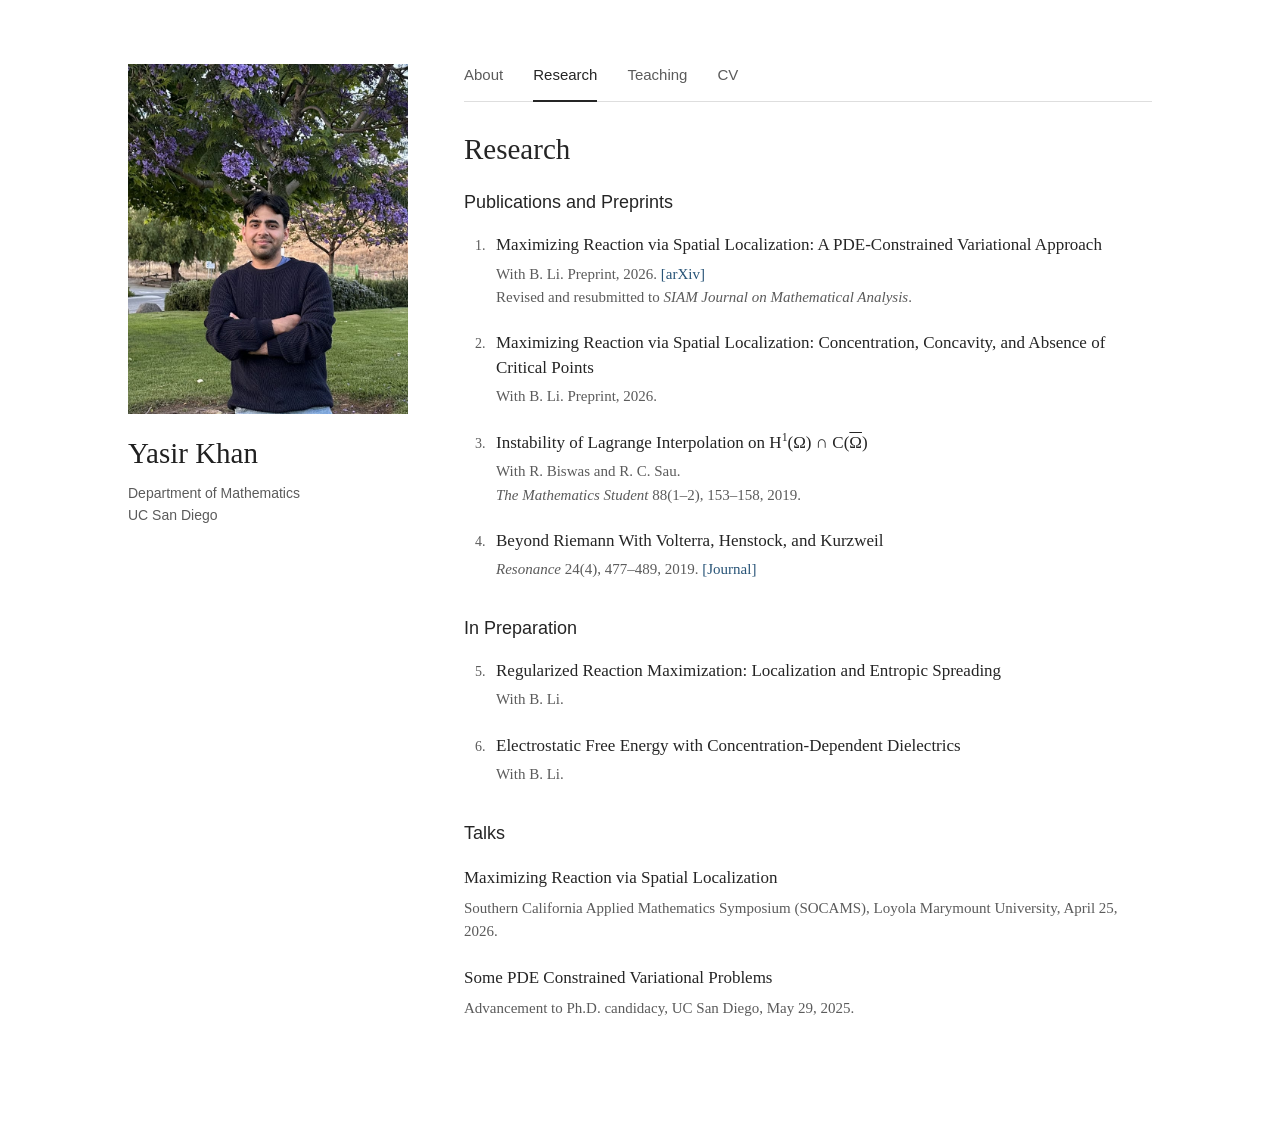
==== research.html @ a392a5cd "Remove sidebar email from research page" ====
<!doctype html>
<html lang="en">
<head>
<meta charset="utf-8">
<meta name="viewport" content="width=device-width, initial-scale=1">
<title>Research | Yasir Khan</title>
<meta name="description" content="Yasir Khan, Ph.D. candidate in mathematics at UC San Diego. Publications, teaching, and curriculum vitae.">
<meta name="theme-color" content="#ffffff">
<meta property="og:title" content="Research | Yasir Khan">
<meta property="og:description" content="Mathematics · UC San Diego">
<meta property="og:image" content="https://yasirferoz.github.io/yasir-khan.jpeg">
<link rel="icon" href="favicon.svg" type="image/svg+xml">
<link rel="stylesheet" href="style.css">
</head>
<body>
<a class="skip" href="#main">Skip to content</a>
<div class="site">
<header class="profile">
<div class="portrait-frame"><img class="portrait" src="yasir-khan.jpeg" width="1512" height="2016" alt="Yasir Khan standing beneath a flowering tree"></div>
<div class="profile-text">
<p class="name">Yasir Khan</p>
<p class="affiliation">Department of Mathematics<br>UC San Diego</p>
</div>
</header>
<div class="reading-column">
<nav aria-label="Main navigation"><a href="index.html">About</a><a href="research.html" aria-current="page">Research</a><a href="teaching.html">Teaching</a><a href="cv.pdf">CV<span class="sr-only"> (PDF)</span></a></nav>
<main id="main"><h1>Research</h1>
<section aria-labelledby="papers">
<h2 id="papers">Publications and Preprints</h2>
<ol class="papers">
<li><p class="paper-title">Maximizing Reaction via Spatial Localization: A PDE-Constrained Variational Approach</p>
<p class="paper-details">With B. Li. Preprint, 2026. <a href="https://arxiv.org/abs/2610.19580" aria-label="First reaction maximization paper on arXiv">[arXiv]</a><br>
Revised and resubmitted to <em>SIAM Journal on Mathematical Analysis</em>.</p></li>
<li><p class="paper-title">Maximizing Reaction via Spatial Localization: Concentration, Concavity, and Absence of Critical Points</p>
<p class="paper-details">With B. Li. Preprint, 2026.</p></li>
<li><p class="paper-title">Instability of Lagrange Interpolation on H<sup>1</sup>(Ω) ∩ C(<span class="overline" aria-label="closure of Omega">Ω</span>)</p>
<p class="paper-details">With R. Biswas and R. C. Sau.<br>
<em>The Mathematics Student</em> 88(1–2), 153–158, 2019.</p></li>
<li><p class="paper-title">Beyond Riemann With Volterra, Henstock, and Kurzweil</p>
<p class="paper-details"><em>Resonance</em> 24(4), 477–489, 2019. <a href="https://doi.org/10.1007/s12045-019-0799-z" aria-label="Beyond Riemann journal article">[Journal]</a></p></li>
</ol>
</section>
<section aria-labelledby="in-preparation">
<h2 id="in-preparation">In Preparation</h2>
<ol class="papers" start="5">
<li><p class="paper-title">Regularized Reaction Maximization: Localization and Entropic Spreading</p><p class="paper-details">With B. Li.</p></li>
<li><p class="paper-title">Electrostatic Free Energy with Concentration-Dependent Dielectrics</p><p class="paper-details">With B. Li.</p></li>
</ol>
</section>
<section id="talks" aria-labelledby="talks-heading">
<h2 id="talks-heading">Talks</h2>
<ul class="talks">
<li><p>Maximizing Reaction via Spatial Localization</p>
<p class="paper-details">Southern California Applied Mathematics Symposium (SOCAMS), Loyola Marymount University, April 25, 2026.</p></li>
<li><p>Some PDE Constrained Variational Problems</p>
<p class="paper-details">Advancement to Ph.D. candidacy, UC San Diego, May 29, 2025.</p></li>
</ul>
</section></main>
</div>
</div>
</body>
</html>
---- style.css ----
:root {
  color-scheme: light;
  --ink: #252525;
  --secondary: #5b5b5b;
  --link: #285477;
  --line: #dedede;
  --body: Georgia, 'Times New Roman', serif;
  --sans: -apple-system, BlinkMacSystemFont, 'Segoe UI', Arial, sans-serif;
}
* { box-sizing: border-box; }
html { scroll-padding-top: 28px; }
body { margin: 0; color: var(--ink); background: #fff; font: 17px/1.65 var(--body); -webkit-font-smoothing: antialiased; }
a { color: var(--link); text-decoration: none; }
a:hover { text-decoration: underline; text-underline-offset: 3px; }
a:focus-visible { outline: 2px solid var(--link); outline-offset: 5px; }
.site { display: grid; grid-template-columns: 280px minmax(0, 1fr); column-gap: 56px; max-width: 1104px; margin: 64px auto 80px; padding: 0 40px; }
.profile { align-self: start; position: sticky; top: 40px; }
.portrait-frame { position: relative; overflow: hidden; width: 280px; max-width: 100%; aspect-ratio: 4 / 5; }
/* Upper-body framing with flowering branches: x=350, y=450, w=740, h=925. */
.portrait { position: absolute; display: block; width: 204.324324%; max-width: none; height: auto; left: -47.297297%; top: -48.648649%; }
.name { margin: 22px 0 11px; font: 29px/1.2 var(--body); color: #202020; }
.affiliation { font: 14px/1.6 var(--sans); color: var(--secondary); margin: 0 0 16px; }
.email { font: 14px/1.5 var(--sans); }
.reading-column { min-width: 0; }
nav { display: flex; flex-wrap: wrap; gap: 30px; border-bottom: 1px solid var(--line); font: 15px/1.5 var(--sans); }
nav a { display: inline-block; padding: 0 0 13px; color: var(--secondary); }
nav a[aria-current="page"] { color: var(--ink); border-bottom: 2px solid var(--ink); margin-bottom: -1px; }
nav a:hover { color: var(--ink); text-decoration: none; }
main { padding-top: 29px; }
h1 { font: 29px/1.25 var(--body); margin: 0 0 23px; }
h2 { font: 18px/1.4 var(--sans); font-weight: 500; margin: 0 0 18px; }
p { margin: 0 0 19px; }
.biography p { margin-bottom: 22px; }
section + section { margin-top: 34px; }
.papers { padding: 0 0 0 25px; margin: 0; }
.papers li { padding-left: 7px; margin: 0 0 22px; }
.papers li::marker { font-size: 14px; color: var(--secondary); }
.paper-title { line-height: 1.45; margin: 0 0 5px; }
.paper-details, .course-term { font-size: 15px; line-height: 1.55; color: var(--secondary); }
.paper-details { margin: 0; }
.paper-details a { white-space: nowrap; }
.talks { list-style: none; margin: 0; padding: 0; }
.talks li { margin: 0 0 21px; }
.talks p { margin: 0 0 5px; }
.courses { border-collapse: collapse; width: 100%; font-size: 15px; line-height: 1.5; }
.courses th { text-align: left; font: 13px/1.5 var(--sans); font-weight: 500; color: var(--secondary); padding: 0 0 10px; border-bottom: 1px solid var(--line); }
.courses td { padding: 12px 0; vertical-align: top; border-bottom: 1px solid #ececec; }
.courses th:first-child, .courses td:first-child { width: 60%; padding-right: 22px; }
.courses td:last-child { color: var(--secondary); }
.courses tr:last-child td { border-bottom: 0; }
sup { font-size: .7em; line-height: 0; }
.overline { text-decoration: overline; }
.skip { position: absolute; left: 12px; top: -100px; background: #fff; padding: 8px 12px; z-index: 10; }
.skip:focus { top: 12px; }
.sr-only { position: absolute; width: 1px; height: 1px; padding: 0; margin: -1px; overflow: hidden; clip-path: inset(50%); white-space: nowrap; border: 0; }
@media (max-width: 800px) {
  .site { grid-template-columns: 200px minmax(0, 1fr); column-gap: 32px; padding: 0 28px; margin-top: 44px; }
  .portrait-frame { width: 200px; }
  .name { font-size: 27px; }
  .affiliation, .email { font-size: 13px; }
  nav { gap: 24px; }
}
@media (max-width: 640px) {
  body { font-size: 16px; line-height: 1.65; }
  .site { display: block; margin: 28px auto 48px; padding: 0 24px; }
  .profile { position: static; display: flex; align-items: center; gap: 20px; margin-bottom: 30px; }
  .portrait-frame { width: 42%; flex: 0 0 42%; }
  .name { margin: 0 0 9px; font-size: 27px; }
  .affiliation { margin-bottom: 9px; }
  nav { gap: 27px; font-size: 14px; }
  nav a { padding-bottom: 11px; }
  main { padding-top: 25px; }
  h1 { font-size: 27px; margin-bottom: 20px; }
  h2 { font-size: 17px; }
  .papers { padding-left: 21px; }
  .papers li { padding-left: 5px; }
  .courses { font-size: 14px; }
  .courses th:first-child, .courses td:first-child { width: 58%; padding-right: 17px; }
}
@media (max-width: 360px) {
  .site { padding: 0 18px; }
  .profile { gap: 16px; }
  .name { font-size: 24px; }
}
@media print {
  .site { margin: 0; max-width: none; padding: 0; grid-template-columns: 170px minmax(0, 1fr); gap: 32px; }
  .profile { position: static; }
  .portrait-frame { width: 130px; }
  nav, .skip { display: none; }
  main { padding-top: 0; }
  .papers li, .talks li, tr { break-inside: avoid; }
}
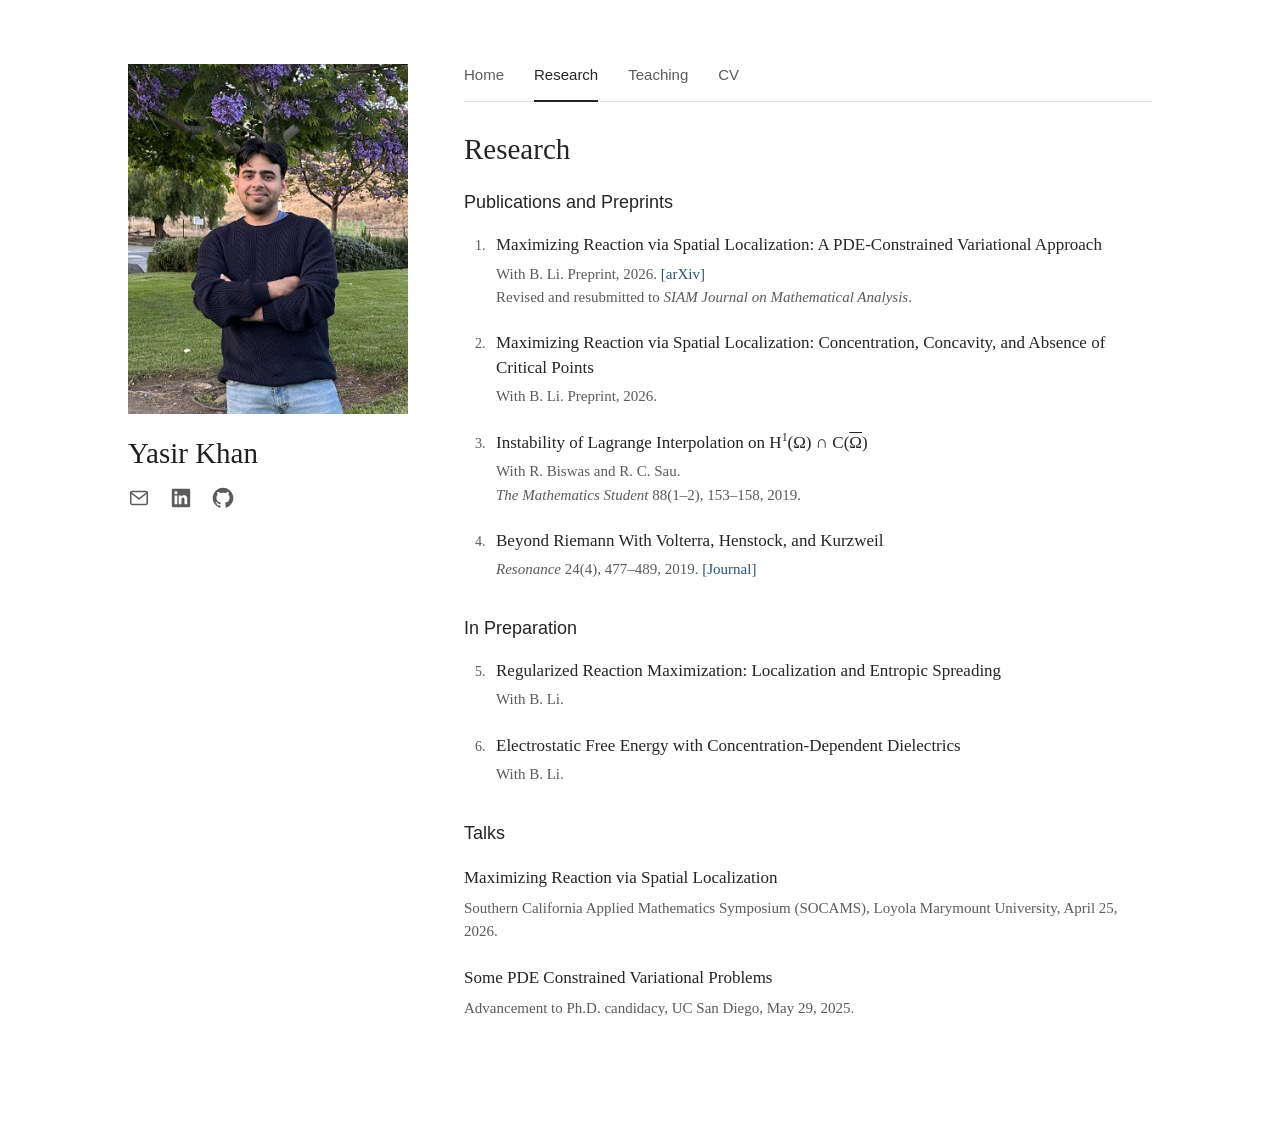
==== commit 6781000a: "Use shared contact icons and Home navigation on Research" ====
--- a/research.html
+++ b/research.html
@@ -19,11 +19,15 @@
 <div class="portrait-frame"><img class="portrait" src="yasir-khan.jpeg" width="1512" height="2016" alt="Yasir Khan standing beneath a flowering tree"></div>
 <div class="profile-text">
 <p class="name">Yasir Khan</p>
-<p class="affiliation">Department of Mathematics<br>UC San Diego</p>
+<div class="profile-links" role="group" aria-label="Contact and profiles">
+<a href="mailto:m5khan@ucsd.edu" aria-label="Email" title="Email: m5khan@ucsd.edu"><svg viewBox="0 0 24 24" width="22" height="22" fill="none" stroke="currentColor" stroke-width="1.7" stroke-linecap="round" stroke-linejoin="round" aria-hidden="true" focusable="false"><rect x="3" y="5" width="18" height="14" rx="1.5"/><path d="m3 6 9 7 9-7"/></svg></a>
+<a href="https://www.linkedin.com/in/yasir101" aria-label="LinkedIn" title="LinkedIn"><svg viewBox="0 0 24 24" width="22" height="22" fill="currentColor" aria-hidden="true" focusable="false"><path d="M20.45 2H3.55C2.69 2 2 2.68 2 3.52v16.96c0 .84.69 1.52 1.55 1.52h16.9c.86 0 1.55-.68 1.55-1.52V3.52c0-.84-.69-1.52-1.55-1.52ZM7.93 18.75H4.98V9.2h2.95v9.55ZM6.46 7.9a1.71 1.71 0 1 1 0-3.42 1.71 1.71 0 0 1 0 3.42Zm12.29 10.85H15.8V14.1c0-1.11-.02-2.54-1.55-2.54-1.55 0-1.79 1.21-1.79 2.46v4.73H9.51V9.2h2.83v1.3h.04c.39-.74 1.36-1.52 2.8-1.52 2.99 0 3.57 1.97 3.57 4.53v5.24Z"/></svg></a>
+<a href="https://github.com/yasirferoz" aria-label="GitHub" title="GitHub"><svg viewBox="0 0 24 24" width="22" height="22" fill="currentColor" aria-hidden="true" focusable="false"><path d="M12 .75a11.25 11.25 0 0 0-3.56 21.92c.56.1.77-.24.77-.54v-2.1c-3.13.68-3.79-1.33-3.79-1.33-.51-1.3-1.25-1.65-1.25-1.65-1.02-.7.08-.69.08-.69 1.13.08 1.72 1.16 1.72 1.16 1 1.72 2.64 1.22 3.28.93.1-.73.39-1.22.71-1.5-2.5-.28-5.13-1.25-5.13-5.56 0-1.23.44-2.23 1.16-3.02-.12-.29-.5-1.43.11-2.98 0 0 .95-.3 3.09 1.15a10.75 10.75 0 0 1 5.62 0c2.15-1.45 3.09-1.15 3.09-1.15.61 1.55.23 2.69.11 2.98.72.79 1.16 1.79 1.16 3.02 0 4.32-2.63 5.28-5.14 5.56.4.35.76 1.03.76 2.08v3.1c0 .3.2.65.77.54A11.25 11.25 0 0 0 12 .75Z"/></svg></a>
+</div>
 </div>
 </header>
 <div class="reading-column">
-<nav aria-label="Main navigation"><a href="index.html">About</a><a href="research.html" aria-current="page">Research</a><a href="teaching.html">Teaching</a><a href="cv.pdf">CV<span class="sr-only"> (PDF)</span></a></nav>
+<nav aria-label="Main navigation"><a href="index.html">Home</a><a href="research.html" aria-current="page">Research</a><a href="teaching.html">Teaching</a><a href="cv.pdf">CV<span class="sr-only"> (PDF)</span></a></nav>
 <main id="main"><h1>Research</h1>
 <section aria-labelledby="papers">
 <h2 id="papers">Publications and Preprints</h2>
--- a/style.css
+++ b/style.css
@@ -16,11 +16,13 @@
 .site { display: grid; grid-template-columns: 280px minmax(0, 1fr); column-gap: 56px; max-width: 1104px; margin: 64px auto 80px; padding: 0 40px; }
 .profile { align-self: start; position: sticky; top: 40px; }
 .portrait-frame { position: relative; overflow: hidden; width: 280px; max-width: 100%; aspect-ratio: 4 / 5; }
-/* Upper-body framing with flowering branches: x=350, y=450, w=740, h=925. */
-.portrait { position: absolute; display: block; width: 204.324324%; max-width: none; height: auto; left: -47.297297%; top: -48.648649%; }
+/* Upper-body framing with flowering branches: x=400, y=610, w=660, h=825. */
+.portrait { position: absolute; display: block; width: 229.090909%; max-width: none; height: auto; left: -60.606061%; top: -73.939394%; }
 .name { margin: 22px 0 11px; font: 29px/1.2 var(--body); color: #202020; }
-.affiliation { font: 14px/1.6 var(--sans); color: var(--secondary); margin: 0 0 16px; }
-.email { font: 14px/1.5 var(--sans); }
+.profile-links { display: flex; align-items: center; gap: 10px; margin-left: -5px; }
+.profile-links a { display: inline-flex; align-items: center; justify-content: center; width: 32px; height: 32px; color: var(--secondary); }
+.profile-links a:hover { color: var(--link); text-decoration: none; }
+.profile-links svg { display: block; flex: none; }
 .reading-column { min-width: 0; }
 nav { display: flex; flex-wrap: wrap; gap: 30px; border-bottom: 1px solid var(--line); font: 15px/1.5 var(--sans); }
 nav a { display: inline-block; padding: 0 0 13px; color: var(--secondary); }
@@ -57,7 +59,6 @@
   .site { grid-template-columns: 200px minmax(0, 1fr); column-gap: 32px; padding: 0 28px; margin-top: 44px; }
   .portrait-frame { width: 200px; }
   .name { font-size: 27px; }
-  .affiliation, .email { font-size: 13px; }
   nav { gap: 24px; }
 }
 @media (max-width: 640px) {
@@ -66,7 +67,6 @@
   .profile { position: static; display: flex; align-items: center; gap: 20px; margin-bottom: 30px; }
   .portrait-frame { width: 42%; flex: 0 0 42%; }
   .name { margin: 0 0 9px; font-size: 27px; }
-  .affiliation { margin-bottom: 9px; }
   nav { gap: 27px; font-size: 14px; }
   nav a { padding-bottom: 11px; }
   main { padding-top: 25px; }
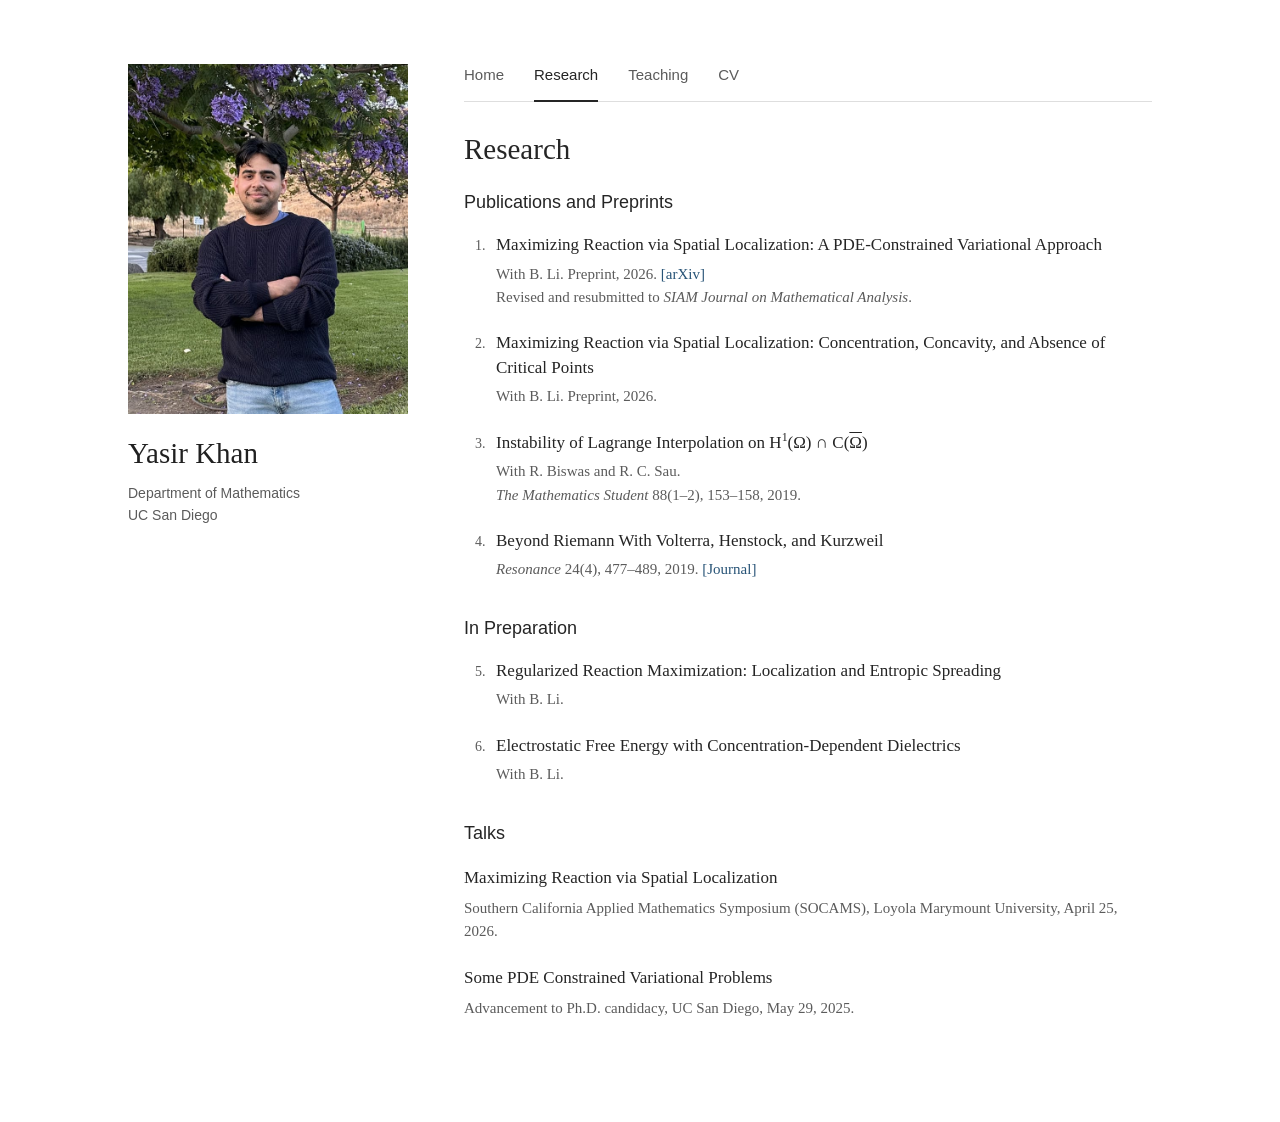
==== commit ea4efdac: "Restore affiliation and remove social icons on Research" ====
--- a/research.html
+++ b/research.html
@@ -10,7 +10,7 @@
 <meta property="og:description" content="Mathematics · UC San Diego">
 <meta property="og:image" content="https://yasirferoz.github.io/yasir-khan.jpeg">
 <link rel="icon" href="favicon.svg" type="image/svg+xml">
-<link rel="stylesheet" href="style.css">
+<link rel="stylesheet" href="style.css?v=3">
 </head>
 <body>
 <a class="skip" href="#main">Skip to content</a>
@@ -19,11 +19,7 @@
 <div class="portrait-frame"><img class="portrait" src="yasir-khan.jpeg" width="1512" height="2016" alt="Yasir Khan standing beneath a flowering tree"></div>
 <div class="profile-text">
 <p class="name">Yasir Khan</p>
-<div class="profile-links" role="group" aria-label="Contact and profiles">
-<a href="mailto:m5khan@ucsd.edu" aria-label="Email" title="Email: m5khan@ucsd.edu"><svg viewBox="0 0 24 24" width="22" height="22" fill="none" stroke="currentColor" stroke-width="1.7" stroke-linecap="round" stroke-linejoin="round" aria-hidden="true" focusable="false"><rect x="3" y="5" width="18" height="14" rx="1.5"/><path d="m3 6 9 7 9-7"/></svg></a>
-<a href="https://www.linkedin.com/in/yasir101" aria-label="LinkedIn" title="LinkedIn"><svg viewBox="0 0 24 24" width="22" height="22" fill="currentColor" aria-hidden="true" focusable="false"><path d="M20.45 2H3.55C2.69 2 2 2.68 2 3.52v16.96c0 .84.69 1.52 1.55 1.52h16.9c.86 0 1.55-.68 1.55-1.52V3.52c0-.84-.69-1.52-1.55-1.52ZM7.93 18.75H4.98V9.2h2.95v9.55ZM6.46 7.9a1.71 1.71 0 1 1 0-3.42 1.71 1.71 0 0 1 0 3.42Zm12.29 10.85H15.8V14.1c0-1.11-.02-2.54-1.55-2.54-1.55 0-1.79 1.21-1.79 2.46v4.73H9.51V9.2h2.83v1.3h.04c.39-.74 1.36-1.52 2.8-1.52 2.99 0 3.57 1.97 3.57 4.53v5.24Z"/></svg></a>
-<a href="https://github.com/yasirferoz" aria-label="GitHub" title="GitHub"><svg viewBox="0 0 24 24" width="22" height="22" fill="currentColor" aria-hidden="true" focusable="false"><path d="M12 .75a11.25 11.25 0 0 0-3.56 21.92c.56.1.77-.24.77-.54v-2.1c-3.13.68-3.79-1.33-3.79-1.33-.51-1.3-1.25-1.65-1.25-1.65-1.02-.7.08-.69.08-.69 1.13.08 1.72 1.16 1.72 1.16 1 1.72 2.64 1.22 3.28.93.1-.73.39-1.22.71-1.5-2.5-.28-5.13-1.25-5.13-5.56 0-1.23.44-2.23 1.16-3.02-.12-.29-.5-1.43.11-2.98 0 0 .95-.3 3.09 1.15a10.75 10.75 0 0 1 5.62 0c2.15-1.45 3.09-1.15 3.09-1.15.61 1.55.23 2.69.11 2.98.72.79 1.16 1.79 1.16 3.02 0 4.32-2.63 5.28-5.14 5.56.4.35.76 1.03.76 2.08v3.1c0 .3.2.65.77.54A11.25 11.25 0 0 0 12 .75Z"/></svg></a>
-</div>
+<p class="affiliation">Department of Mathematics<br>UC San Diego</p>
 </div>
 </header>
 <div class="reading-column">
--- a/style.css
+++ b/style.css
@@ -19,10 +19,7 @@
 /* Upper-body framing with flowering branches: x=400, y=610, w=660, h=825. */
 .portrait { position: absolute; display: block; width: 229.090909%; max-width: none; height: auto; left: -60.606061%; top: -73.939394%; }
 .name { margin: 22px 0 11px; font: 29px/1.2 var(--body); color: #202020; }
-.profile-links { display: flex; align-items: center; gap: 10px; margin-left: -5px; }
-.profile-links a { display: inline-flex; align-items: center; justify-content: center; width: 32px; height: 32px; color: var(--secondary); }
-.profile-links a:hover { color: var(--link); text-decoration: none; }
-.profile-links svg { display: block; flex: none; }
+.affiliation { font: 14px/1.6 var(--sans); color: var(--secondary); margin: 0 0 16px; }
 .reading-column { min-width: 0; }
 nav { display: flex; flex-wrap: wrap; gap: 30px; border-bottom: 1px solid var(--line); font: 15px/1.5 var(--sans); }
 nav a { display: inline-block; padding: 0 0 13px; color: var(--secondary); }
@@ -59,6 +56,7 @@
   .site { grid-template-columns: 200px minmax(0, 1fr); column-gap: 32px; padding: 0 28px; margin-top: 44px; }
   .portrait-frame { width: 200px; }
   .name { font-size: 27px; }
+  .affiliation { font-size: 13px; }
   nav { gap: 24px; }
 }
 @media (max-width: 640px) {
@@ -67,6 +65,7 @@
   .profile { position: static; display: flex; align-items: center; gap: 20px; margin-bottom: 30px; }
   .portrait-frame { width: 42%; flex: 0 0 42%; }
   .name { margin: 0 0 9px; font-size: 27px; }
+  .affiliation { margin-bottom: 9px; }
   nav { gap: 27px; font-size: 14px; }
   nav a { padding-bottom: 11px; }
   main { padding-top: 25px; }
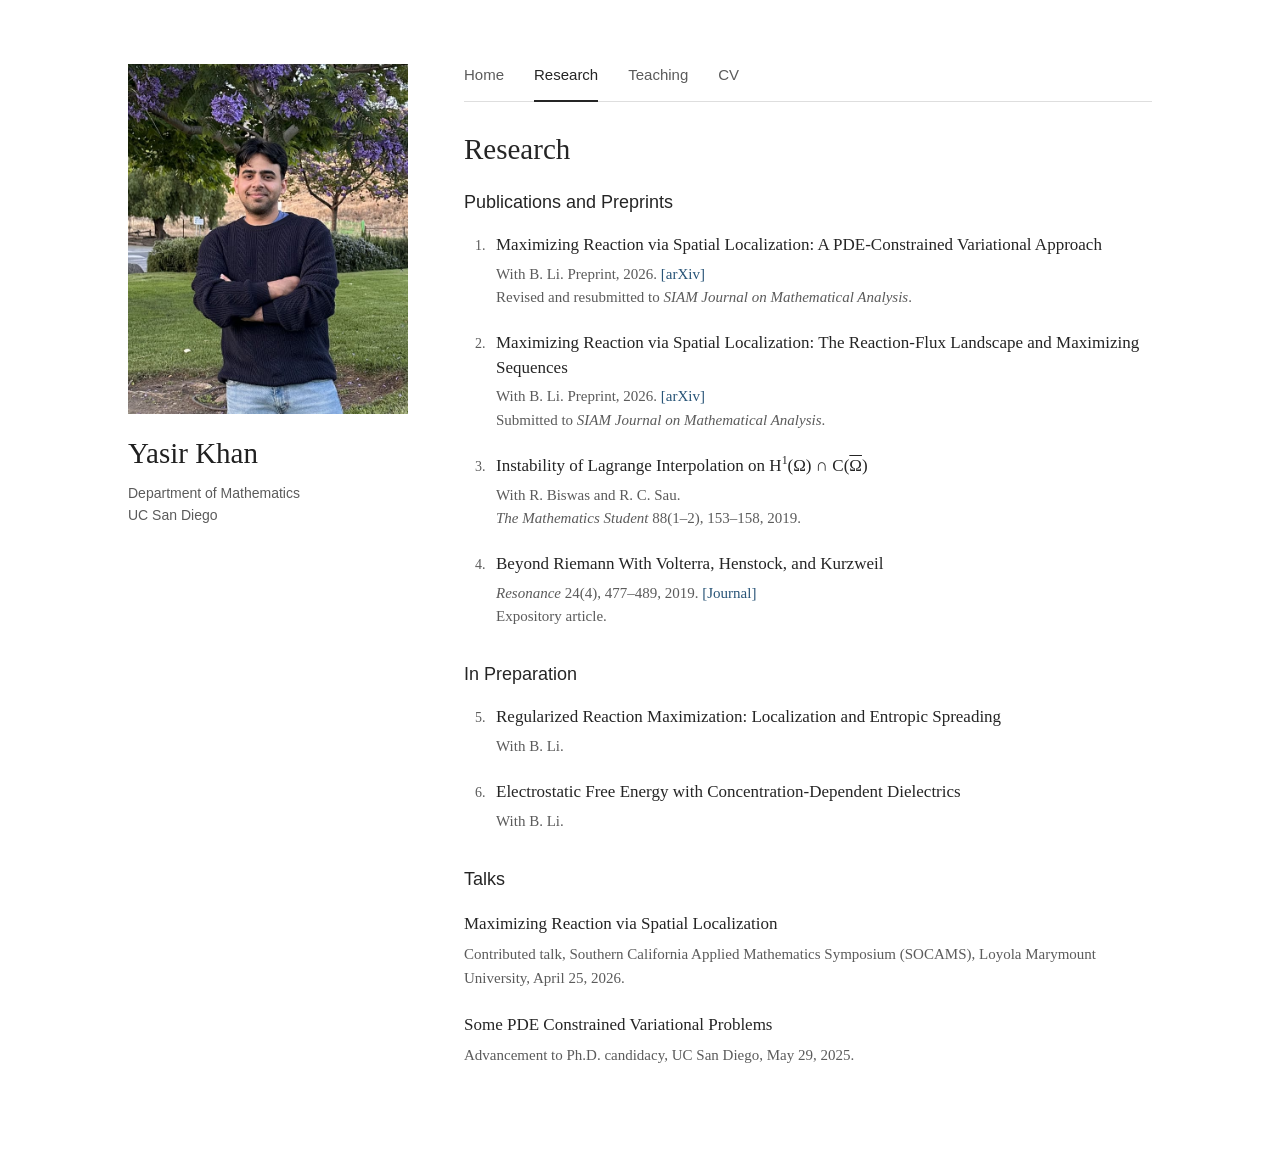
==== commit 1bc385ae: "Update CV and publication details" ====
--- a/research.html
+++ b/research.html
@@ -23,7 +23,7 @@
 </div>
 </header>
 <div class="reading-column">
-<nav aria-label="Main navigation"><a href="index.html">Home</a><a href="research.html" aria-current="page">Research</a><a href="teaching.html">Teaching</a><a href="cv.pdf">CV<span class="sr-only"> (PDF)</span></a></nav>
+<nav aria-label="Main navigation"><a href="index.html">Home</a><a href="research.html" aria-current="page">Research</a><a href="teaching.html">Teaching</a><a href="cv.pdf?v=20261109">CV<span class="sr-only"> (PDF)</span></a></nav>
 <main id="main"><h1>Research</h1>
 <section aria-labelledby="papers">
 <h2 id="papers">Publications and Preprints</h2>
@@ -31,13 +31,15 @@
 <li><p class="paper-title">Maximizing Reaction via Spatial Localization: A PDE-Constrained Variational Approach</p>
 <p class="paper-details">With B. Li. Preprint, 2026. <a href="https://arxiv.org/abs/2610.19580" aria-label="First reaction maximization paper on arXiv">[arXiv]</a><br>
 Revised and resubmitted to <em>SIAM Journal on Mathematical Analysis</em>.</p></li>
-<li><p class="paper-title">Maximizing Reaction via Spatial Localization: Concentration, Concavity, and Absence of Critical Points</p>
-<p class="paper-details">With B. Li. Preprint, 2026.</p></li>
+<li><p class="paper-title">Maximizing Reaction via Spatial Localization: The Reaction-Flux Landscape and Maximizing Sequences</p>
+<p class="paper-details">With B. Li. Preprint, 2026. <a href="https://arxiv.org/abs/2611.09127" aria-label="Reaction-flux landscape and maximizing sequences paper on arXiv">[arXiv]</a><br>
+Submitted to <em>SIAM Journal on Mathematical Analysis</em>.</p></li>
 <li><p class="paper-title">Instability of Lagrange Interpolation on H<sup>1</sup>(Ω) ∩ C(<span class="overline" aria-label="closure of Omega">Ω</span>)</p>
 <p class="paper-details">With R. Biswas and R. C. Sau.<br>
 <em>The Mathematics Student</em> 88(1–2), 153–158, 2019.</p></li>
 <li><p class="paper-title">Beyond Riemann With Volterra, Henstock, and Kurzweil</p>
-<p class="paper-details"><em>Resonance</em> 24(4), 477–489, 2019. <a href="https://doi.org/10.1007/s12045-019-0799-z" aria-label="Beyond Riemann journal article">[Journal]</a></p></li>
+<p class="paper-details"><em>Resonance</em> 24(4), 477–489, 2019. <a href="https://doi.org/10.1007/s12045-019-0799-z" aria-label="Beyond Riemann journal article">[Journal]</a><br>
+Expository article.</p></li>
 </ol>
 </section>
 <section aria-labelledby="in-preparation">
@@ -51,7 +53,7 @@
 <h2 id="talks-heading">Talks</h2>
 <ul class="talks">
 <li><p>Maximizing Reaction via Spatial Localization</p>
-<p class="paper-details">Southern California Applied Mathematics Symposium (SOCAMS), Loyola Marymount University, April 25, 2026.</p></li>
+<p class="paper-details">Contributed talk, Southern California Applied Mathematics Symposium (SOCAMS), Loyola Marymount University, April 25, 2026.</p></li>
 <li><p>Some PDE Constrained Variational Problems</p>
 <p class="paper-details">Advancement to Ph.D. candidacy, UC San Diego, May 29, 2025.</p></li>
 </ul>
@@ -60,3 +62,4 @@
 </div>
 </body>
 </html>
+
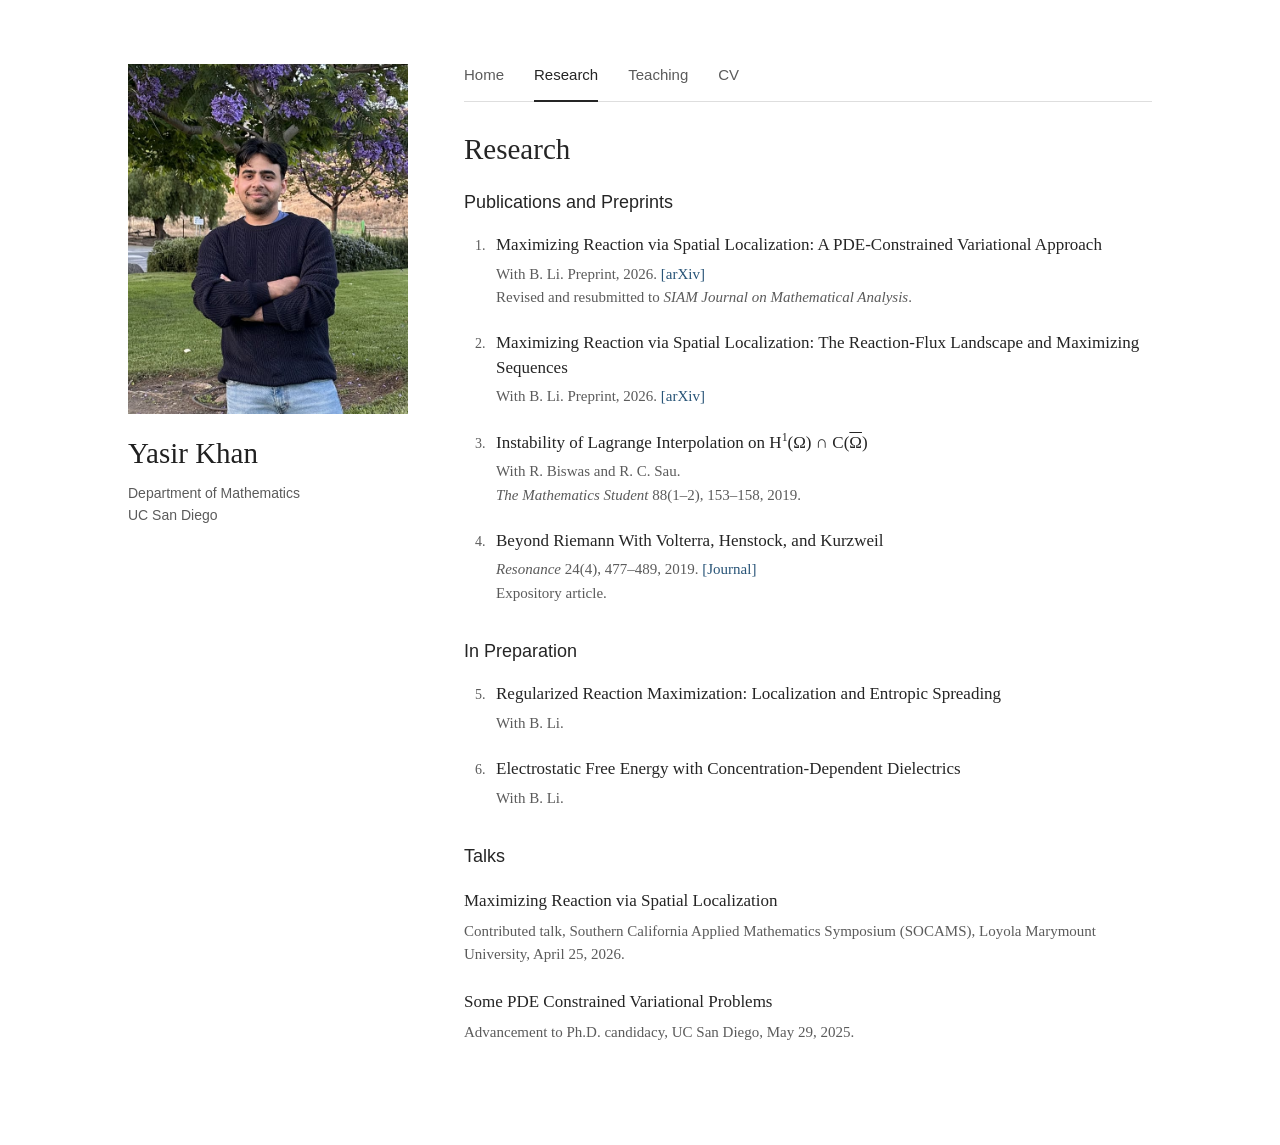
==== commit 4a1af60e: "Update CV and publication status" ====
--- a/research.html
+++ b/research.html
@@ -23,7 +23,7 @@
 </div>
 </header>
 <div class="reading-column">
-<nav aria-label="Main navigation"><a href="index.html">Home</a><a href="research.html" aria-current="page">Research</a><a href="teaching.html">Teaching</a><a href="cv.pdf?v=20261109">CV<span class="sr-only"> (PDF)</span></a></nav>
+<nav aria-label="Main navigation"><a href="index.html">Home</a><a href="research.html" aria-current="page">Research</a><a href="teaching.html">Teaching</a><a href="cv.pdf?v=20261115">CV<span class="sr-only"> (PDF)</span></a></nav>
 <main id="main"><h1>Research</h1>
 <section aria-labelledby="papers">
 <h2 id="papers">Publications and Preprints</h2>
@@ -32,8 +32,7 @@
 <p class="paper-details">With B. Li. Preprint, 2026. <a href="https://arxiv.org/abs/2610.19580" aria-label="First reaction maximization paper on arXiv">[arXiv]</a><br>
 Revised and resubmitted to <em>SIAM Journal on Mathematical Analysis</em>.</p></li>
 <li><p class="paper-title">Maximizing Reaction via Spatial Localization: The Reaction-Flux Landscape and Maximizing Sequences</p>
-<p class="paper-details">With B. Li. Preprint, 2026. <a href="https://arxiv.org/abs/2611.09127" aria-label="Reaction-flux landscape and maximizing sequences paper on arXiv">[arXiv]</a><br>
-Submitted to <em>SIAM Journal on Mathematical Analysis</em>.</p></li>
+<p class="paper-details">With B. Li. Preprint, 2026. <a href="https://arxiv.org/abs/2611.09127" aria-label="Reaction-flux landscape and maximizing sequences paper on arXiv">[arXiv]</a></p></li>
 <li><p class="paper-title">Instability of Lagrange Interpolation on H<sup>1</sup>(Ω) ∩ C(<span class="overline" aria-label="closure of Omega">Ω</span>)</p>
 <p class="paper-details">With R. Biswas and R. C. Sau.<br>
 <em>The Mathematics Student</em> 88(1–2), 153–158, 2019.</p></li>
@@ -63,3 +62,4 @@
 </body>
 </html>
 
+
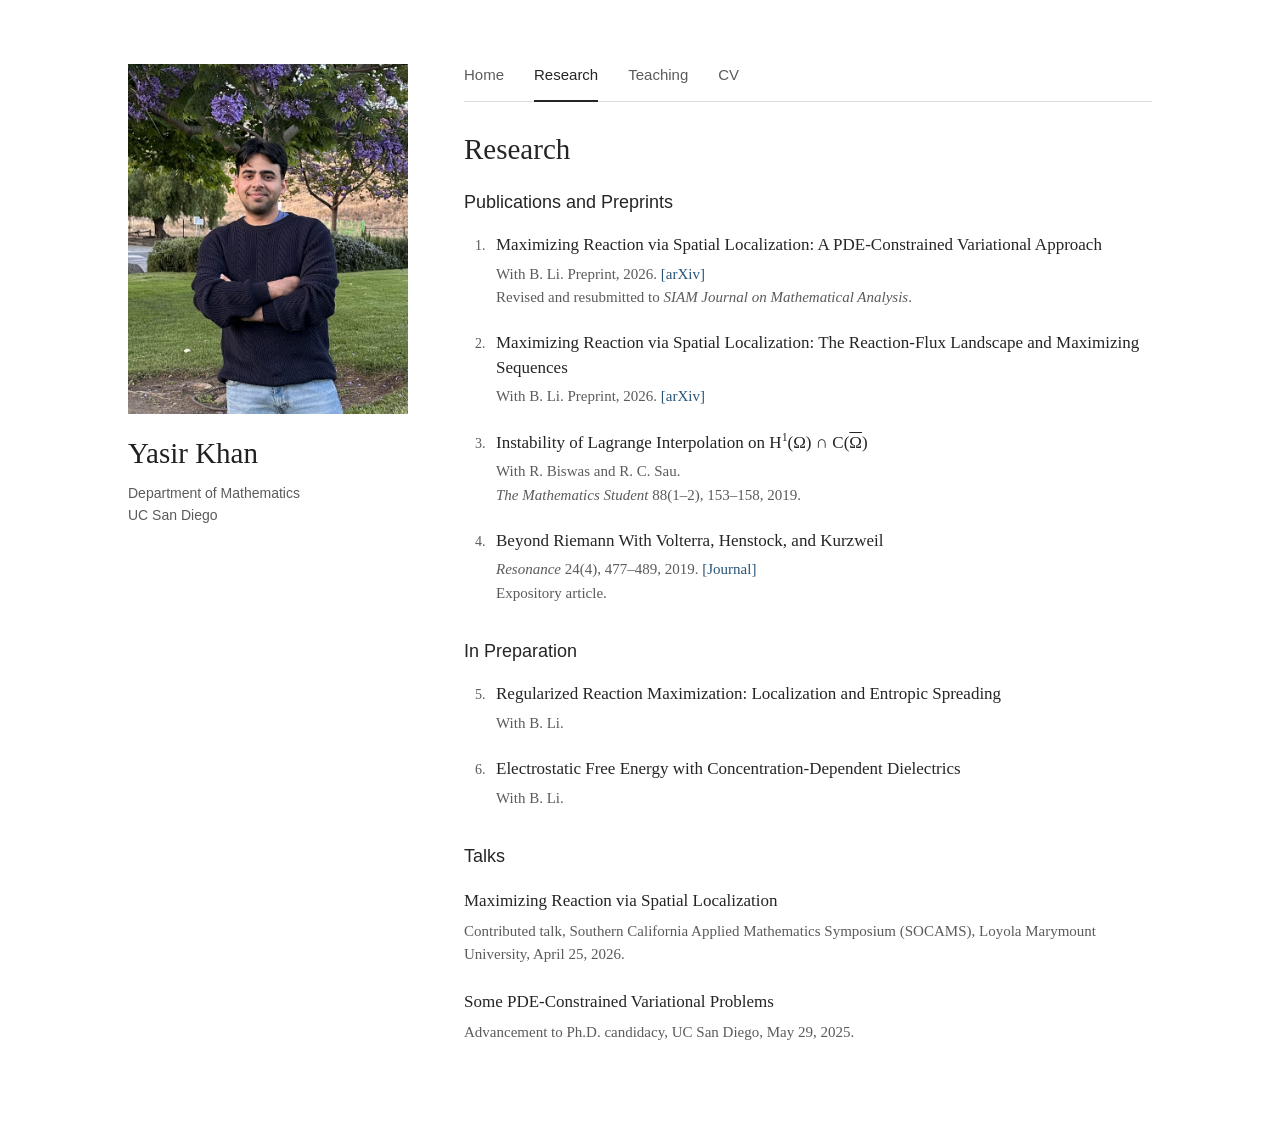
==== commit 1fd6a3ae: "Correct candidacy talk title" ====
--- a/research.html
+++ b/research.html
@@ -23,7 +23,7 @@
 </div>
 </header>
 <div class="reading-column">
-<nav aria-label="Main navigation"><a href="index.html">Home</a><a href="research.html" aria-current="page">Research</a><a href="teaching.html">Teaching</a><a href="cv.pdf?v=20261115">CV<span class="sr-only"> (PDF)</span></a></nav>
+<nav aria-label="Main navigation"><a href="index.html">Home</a><a href="research.html" aria-current="page">Research</a><a href="teaching.html">Teaching</a><a href="cv.pdf?v=20261116">CV<span class="sr-only"> (PDF)</span></a></nav>
 <main id="main"><h1>Research</h1>
 <section aria-labelledby="papers">
 <h2 id="papers">Publications and Preprints</h2>
@@ -53,7 +53,7 @@
 <ul class="talks">
 <li><p>Maximizing Reaction via Spatial Localization</p>
 <p class="paper-details">Contributed talk, Southern California Applied Mathematics Symposium (SOCAMS), Loyola Marymount University, April 25, 2026.</p></li>
-<li><p>Some PDE Constrained Variational Problems</p>
+<li><p>Some PDE-Constrained Variational Problems</p>
 <p class="paper-details">Advancement to Ph.D. candidacy, UC San Diego, May 29, 2025.</p></li>
 </ul>
 </section></main>
@@ -63,3 +63,4 @@
 </html>
 
 
+
